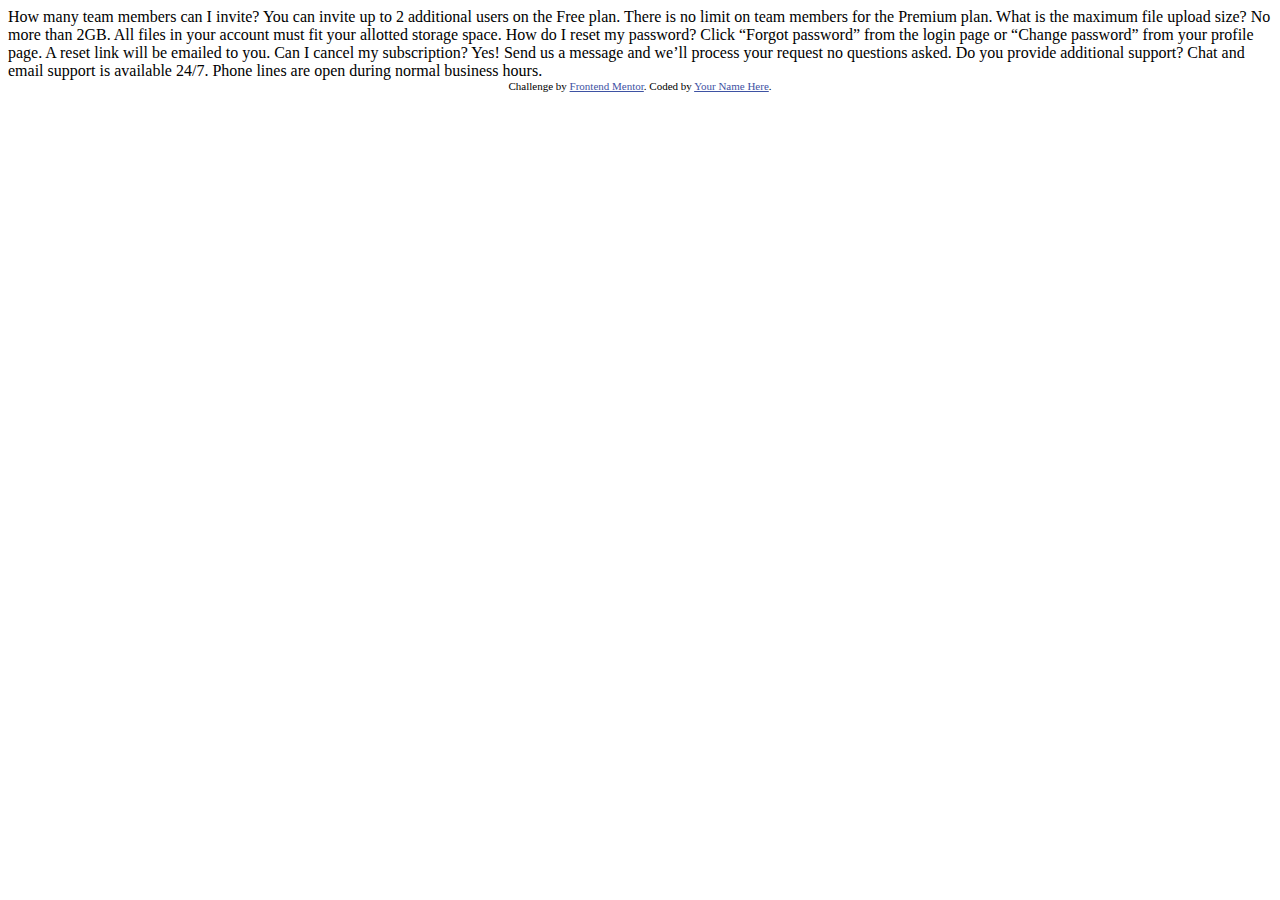
==== index.html @ fed30d39 "Add files" ====
<!DOCTYPE html>
<html lang="en">
<head>
  <meta charset="UTF-8">
  <meta name="viewport" content="width=device-width, initial-scale=1.0"> <!-- displays site properly based on user's device -->

  <link rel="icon" type="image/png" sizes="32x32" href="./images/favicon-32x32.png">
  
  <title>Frontend Mentor | FAQ Accordion Card</title>

  <!-- Feel free to remove these styles or customise in your own stylesheet 👍 -->
  <style>
    .attribution { font-size: 11px; text-align: center; }
    .attribution a { color: hsl(228, 45%, 44%); }
  </style>
</head>
<body>
  How many team members can I invite?
  You can invite up to 2 additional users on the Free plan. There is no limit on 
  team members for the Premium plan.

  What is the maximum file upload size?
  No more than 2GB. All files in your account must fit your allotted storage space.

  How do I reset my password?
  Click “Forgot password” from the login page or “Change password” from your profile page.
  A reset link will be emailed to you.

  Can I cancel my subscription?
  Yes! Send us a message and we’ll process your request no questions asked.

  Do you provide additional support?
  Chat and email support is available 24/7. Phone lines are open during normal business hours.

  <div class="attribution">
    Challenge by <a href="https://www.frontendmentor.io?ref=challenge" target="_blank">Frontend Mentor</a>. 
    Coded by <a href="#">Your Name Here</a>.
  </div>
</body>
</html>
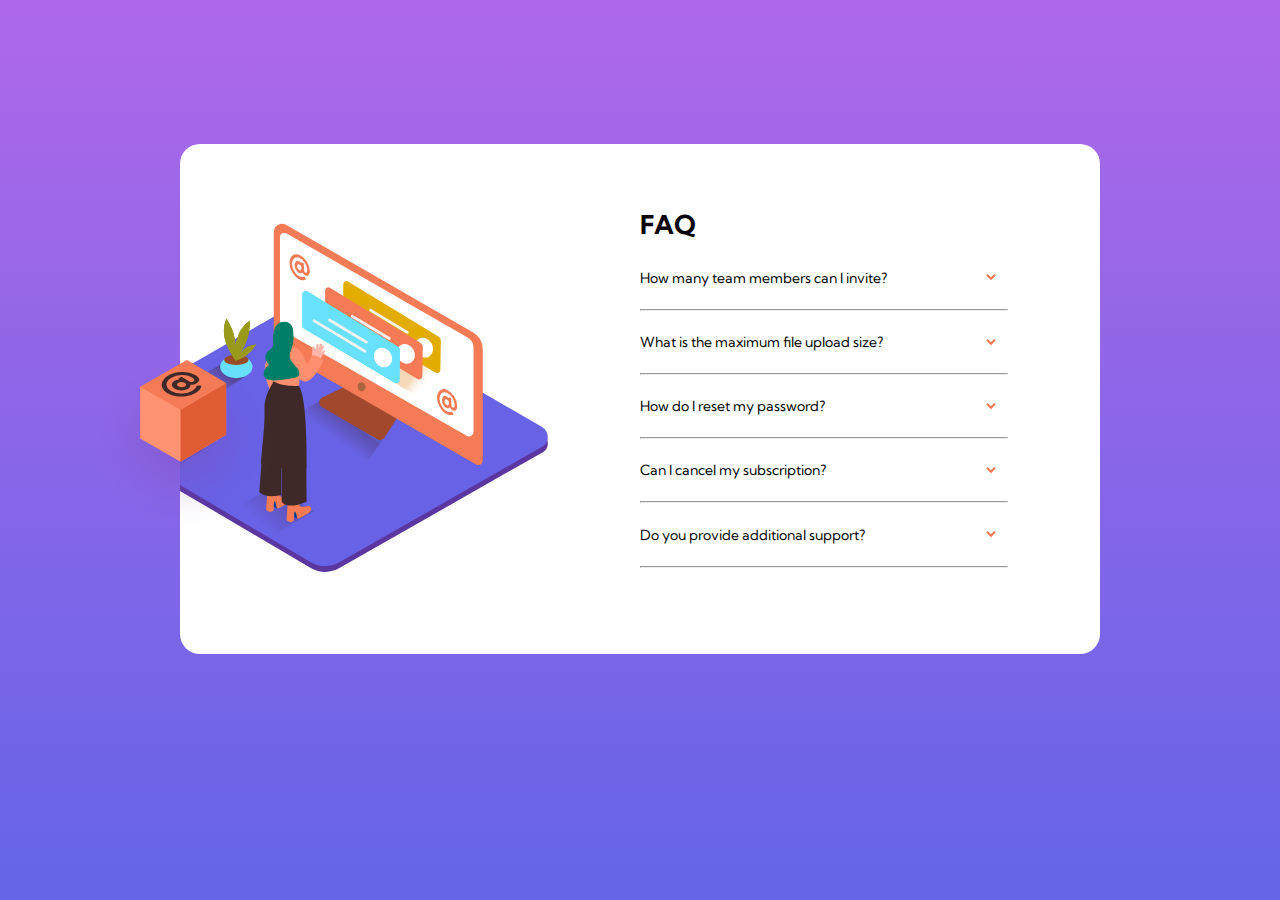
==== commit 8bc4cbbc: "Add modifyte" ====
--- a/index.html
+++ b/index.html
@@ -8,33 +8,68 @@
   
   <title>Frontend Mentor | FAQ Accordion Card</title>
 
-  <!-- Feel free to remove these styles or customise in your own stylesheet 👍 -->
-  <style>
-    .attribution { font-size: 11px; text-align: center; }
-    .attribution a { color: hsl(228, 45%, 44%); }
-  </style>
+  <link rel="stylesheet" href="./style.css">
 </head>
 <body>
-  How many team members can I invite?
-  You can invite up to 2 additional users on the Free plan. There is no limit on 
-  team members for the Premium plan.
-
-  What is the maximum file upload size?
-  No more than 2GB. All files in your account must fit your allotted storage space.
-
-  How do I reset my password?
-  Click “Forgot password” from the login page or “Change password” from your profile page.
-  A reset link will be emailed to you.
-
-  Can I cancel my subscription?
-  Yes! Send us a message and we’ll process your request no questions asked.
-
-  Do you provide additional support?
-  Chat and email support is available 24/7. Phone lines are open during normal business hours.
-
-  <div class="attribution">
-    Challenge by <a href="https://www.frontendmentor.io?ref=challenge" target="_blank">Frontend Mentor</a>. 
-    Coded by <a href="#">Your Name Here</a>.
-  </div>
+  <main>
+    <!---->
+    <div class="flex-center accordion-card">
+      <!---->
+      <div class="accordion-card__picture">
+        <div class="accordion-card__image-container">
+          <img class="accordion-card__image" src="./images/illustration-woman-online-desktop.svg" alt="ilustration">
+        </div>
+        <img class="accordion-card__image-box" src="./images/illustration-box-desktop.svg" alt="box-ilustration">
+      </div>
+      <!---->
+      <section class="flex-center-column accordion-card__info">
+        <h1 class="accordion-card__tittle">FAQ</h1>
+        <!---->
+        <ul class="flex-center-column list-questions">
+          <li class="list-questions__item">
+            <div class="flex-center tittle-question">
+              <h2 class="tittle-question__tittle">How many team members can I invite?</h2>
+              <img class="tittle-question__picture" src="./images/icon-arrow-down.svg" alt="arrow-picture">
+            </div>
+            <p class="list-questions__text" hidden="true">You can invite up to 2 additional users on the Free plan. There is no limit on team members for the Premium plan.</p>
+            <hr class="list-questions__separator">
+          </li>
+          <li class="list-questions__item">
+            <div class="flex-center tittle-question">
+              <h2 class="tittle-question__tittle">What is the maximum file upload size?</h2>
+              <img class="tittle-question__picture" src="./images/icon-arrow-down.svg" alt="arrow-picture">
+            </div>
+            <p class="list-questions__text" hidden="true">No more than 2GB. All files in your account must fit your allotted storage space.</p>
+            <hr class="list-questions__separator">
+          </li>
+          <li class="list-questions__item">
+            <div class="flex-center tittle-question">
+              <h2 class="tittle-question__tittle">How do I reset my password?</h2>
+              <img class="tittle-question__picture" src="./images/icon-arrow-down.svg" alt="arrow-picture">
+            </div>
+            <p class="list-questions__text" hidden="true">Click “Forgot password” from the login page or “Change password” from your profile page. A reset link will be emailed to you.</p>
+            <hr class="list-questions__separator">
+          </li>
+          <li class="list-questions__item">
+            <div class="flex-center tittle-question">
+              <h2 class="tittle-question__tittle">Can I cancel my subscription?</h2>
+              <img class="tittle-question__picture" src="./images/icon-arrow-down.svg" alt="arrow-picture">
+            </div>
+            <p class="list-questions__text" hidden="true">Yes! Send us a message and we’ll process your request no questions asked.</p>
+            <hr class="list-questions__separator">
+          </li>
+          <li class="list-questions__item">
+            <div class="flex-center tittle-question">
+              <h2 class="tittle-question__tittle">Do you provide additional support?</h2>
+              <img class="tittle-question__picture" src="./images/icon-arrow-down.svg" alt="arrow-picture">
+            </div>
+            <p class="list-questions__text" hidden="true">Chat and email support is available 24/7. Phone lines are open during normal business hours.</p>
+            <hr class="list-questions__separator">
+          </li>
+        </ul>
+      </section>
+    </div>
+  </main>
+  <script src="./script.js"></script>
 </body>
 </html>--- a/style.css
+++ b/style.css
@@ -0,0 +1,150 @@
+/**/
+@import url('https://fonts.googleapis.com/css2?family=Kumbh+Sans&display=swap');
+/**/
+:root{
+/**/
+}
+*,
+*::before,
+*::after{
+    margin: 0px;
+    padding: 0px;
+    box-sizing: border-box;
+}
+/**/
+.flex-center{
+    display: flex;
+    justify-content: center;
+    align-items: center;
+}
+.flex-center-column{
+    display: flex;
+    flex-direction: column;
+    justify-content: center;
+    align-items: center;
+}
+/**/
+body{
+    background: linear-gradient(hsl(273, 75%, 66%), hsl(240, 73%, 65%));
+    width: 100vw;
+    height: 100vh;
+    padding: 16vh;
+    font-size: 12px;
+    font-family: 'Kumbh Sans', sans-serif;
+}
+/**/
+.accordion-card{
+    /*flex-center*/
+    background-color: #ffffff;
+    max-width: 920px;
+    min-width: 680px;
+    height: 510px;
+    margin: auto;
+    border-radius: 20px;
+}
+    /**/
+    .accordion-card__picture{
+        position: relative;
+        flex-basis: 50%;
+        height: 100%;
+        
+        flex-grow: 1;
+        flex-shrink: 0;
+
+        display: flex;
+        flex-direction: column;
+        justify-content: center;
+    }
+    .accordion-card__image-container{
+        position: relative;
+        width: 100%;
+        display: inline-block;
+        overflow: hidden;
+        /*background-image: url("./images/bg-pattern-desktop.svg");
+        background-repeat: no-repeat;
+        background-size: 110%;
+        overflow: hidden;*/
+        /*transform: scale(1.2);
+        left: 10%;*/
+    }
+    .accordion-card__image{
+        position: relative;
+        right: 20%;
+        width: 100%;
+    }
+    .accordion-card__image-box{
+        position: absolute;
+        width: 40%;
+        top: 42%;
+        right: 79.4%;
+    }
+    /**/
+    .accordion-card__info{
+        align-items: flex-start;
+        
+        flex-basis: 50%;
+        flex-shrink: 2;
+        flex-grow: 0;
+        
+        height: 100%;
+        /*flex-center-column*/
+        padding: 10% 0;
+    }
+    /**/
+    .accordion-card__tittle{
+        font-weight: 700;
+        font-size: 26px;
+        margin-bottom: 6%;
+        align-self: flex-start;
+    }
+        /**/
+        .list-questions{
+            /*flex-center-column*/
+            align-items: flex-start;
+            list-style: none;
+            width: 80%;
+            height: 100%;
+        }
+        .list-questions__item{
+            width: 100%;
+            flex-shrink: 0 0 auto;
+            flex-basis: 20%;
+        }
+        .list-questions__item:nth-child(1){
+            flex-shrink: 0 0 auto;
+            flex-basis: 40%;
+        }
+        /**/
+        .tittle-question{
+            /*flex-center*/
+            width: 100%;
+            justify-content: flex-start;
+        }
+        .tittle-question__tittle{
+            font-size: 14px;
+            font-weight: 400;
+            flex-basis: 94%;
+        }
+        .tittle-question__picture{
+            
+        }
+        .list-questions__text{
+            margin-top: 5%;
+            
+            transition-delay: 0.4s;
+            transition-duration: 0.5s;
+        }
+        .list-questions__separator{
+            color:hsl(240, 5%, 91%);
+            margin-top: 6%;
+            margin-bottom: 6%;
+        }
+
+.list-questions__item:hover .list-questions__text{
+    transition-duration: 0.5s;
+    display: flex;
+}
+.list-questions__item:hover .tittle-question__picture{
+    transform: rotate(180deg);
+}
+
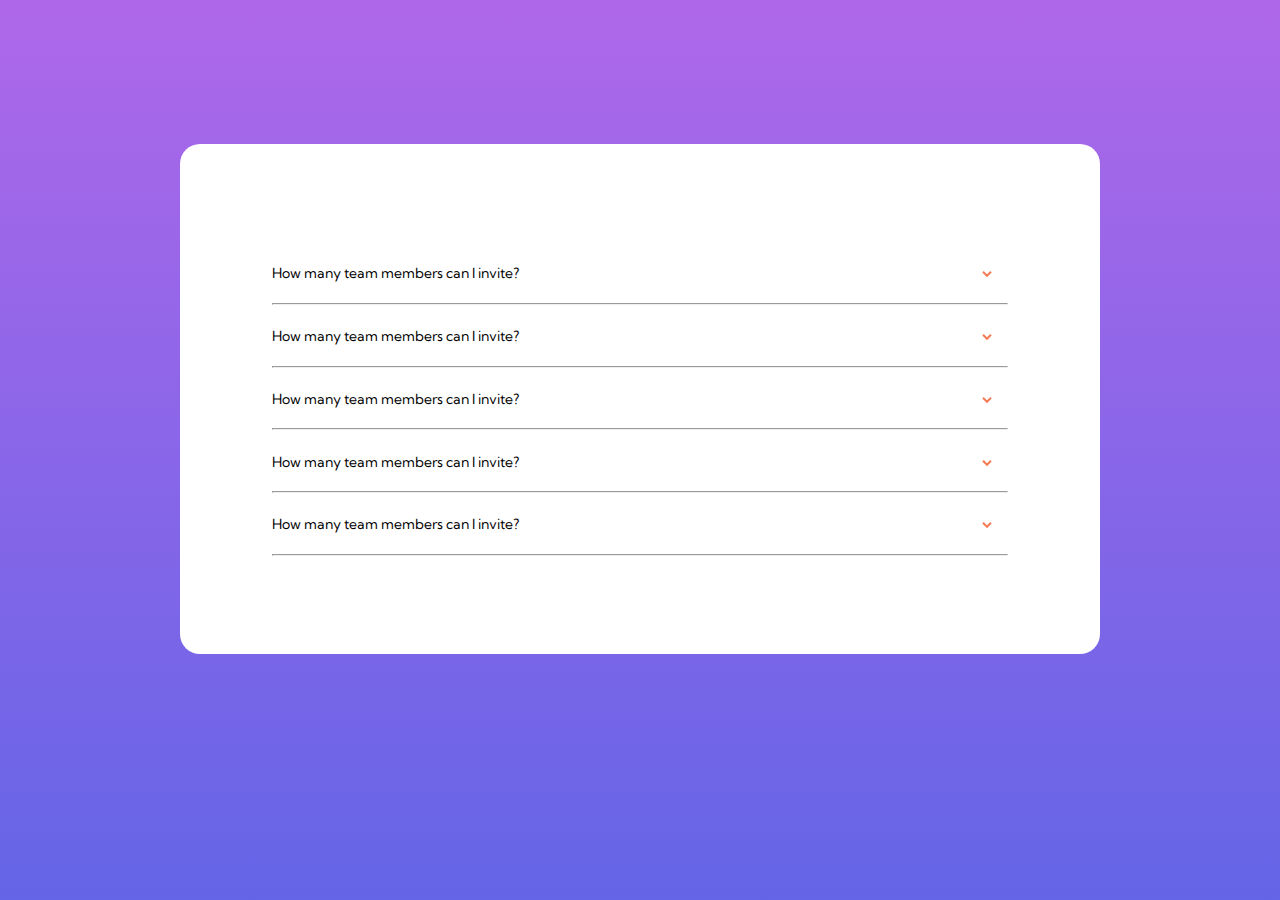
==== commit 690c81b1: "Add modified block files" ====
--- a/index.html
+++ b/index.html
@@ -8,68 +8,58 @@
   
   <title>Frontend Mentor | FAQ Accordion Card</title>
 
-  <link rel="stylesheet" href="./style.css">
+  <link rel="stylesheet" href="./css/style.css">
+  <link rel="stylesheet" href="./css/animation.css">
 </head>
 <body>
   <main>
     <!---->
     <div class="flex-center accordion-card">
       <!---->
-      <div class="accordion-card__picture">
-        <div class="accordion-card__image-container">
-          <img class="accordion-card__image" src="./images/illustration-woman-online-desktop.svg" alt="ilustration">
-        </div>
-        <img class="accordion-card__image-box" src="./images/illustration-box-desktop.svg" alt="box-ilustration">
-      </div>
-      <!---->
-      <section class="flex-center-column accordion-card__info">
-        <h1 class="accordion-card__tittle">FAQ</h1>
-        <!---->
-        <ul class="flex-center-column list-questions">
-          <li class="list-questions__item">
-            <div class="flex-center tittle-question">
-              <h2 class="tittle-question__tittle">How many team members can I invite?</h2>
-              <img class="tittle-question__picture" src="./images/icon-arrow-down.svg" alt="arrow-picture">
-            </div>
-            <p class="list-questions__text" hidden="true">You can invite up to 2 additional users on the Free plan. There is no limit on team members for the Premium plan.</p>
-            <hr class="list-questions__separator">
-          </li>
-          <li class="list-questions__item">
-            <div class="flex-center tittle-question">
-              <h2 class="tittle-question__tittle">What is the maximum file upload size?</h2>
-              <img class="tittle-question__picture" src="./images/icon-arrow-down.svg" alt="arrow-picture">
-            </div>
-            <p class="list-questions__text" hidden="true">No more than 2GB. All files in your account must fit your allotted storage space.</p>
-            <hr class="list-questions__separator">
-          </li>
-          <li class="list-questions__item">
-            <div class="flex-center tittle-question">
-              <h2 class="tittle-question__tittle">How do I reset my password?</h2>
-              <img class="tittle-question__picture" src="./images/icon-arrow-down.svg" alt="arrow-picture">
-            </div>
-            <p class="list-questions__text" hidden="true">Click “Forgot password” from the login page or “Change password” from your profile page. A reset link will be emailed to you.</p>
-            <hr class="list-questions__separator">
-          </li>
-          <li class="list-questions__item">
-            <div class="flex-center tittle-question">
-              <h2 class="tittle-question__tittle">Can I cancel my subscription?</h2>
-              <img class="tittle-question__picture" src="./images/icon-arrow-down.svg" alt="arrow-picture">
-            </div>
-            <p class="list-questions__text" hidden="true">Yes! Send us a message and we’ll process your request no questions asked.</p>
-            <hr class="list-questions__separator">
-          </li>
-          <li class="list-questions__item">
-            <div class="flex-center tittle-question">
-              <h2 class="tittle-question__tittle">Do you provide additional support?</h2>
-              <img class="tittle-question__picture" src="./images/icon-arrow-down.svg" alt="arrow-picture">
-            </div>
-            <p class="list-questions__text" hidden="true">Chat and email support is available 24/7. Phone lines are open during normal business hours.</p>
-            <hr class="list-questions__separator">
-          </li>
-        </ul>
-      </section>
+      <ul class="flex-center-column list-questions">
+        <li class="flex-center list-questions__item">
+          <div class="tittle-question">
+            <h2 class="tittle-question__tittle">How many team members can I invite?</h2>
+            <img class="tittle-question__picture" src="./images/icon-arrow-down.svg" alt="arrow-picture">
+          </div>
+          <p class="list-questions__text" hidden="true">You can invite up to 2 additional users on the Free plan. There is no limit on team members for the Premium plan.</p>
+          <hr class="list-questions__separator">
+        </li>
+        <li class="flex-center list-questions__item">
+          <div class="tittle-question">
+            <h2 class="tittle-question__tittle">How many team members can I invite?</h2>
+            <img class="tittle-question__picture" src="./images/icon-arrow-down.svg" alt="arrow-picture">
+          </div>
+          <p class="list-questions__text" hidden="true">You can invite up to 2 additional users on the Free plan. There is no limit on team members for the Premium plan.</p>
+          <hr class="list-questions__separator">
+        </li>
+        <li class="flex-center list-questions__item">
+          <div class="tittle-question">
+            <h2 class="tittle-question__tittle">How many team members can I invite?</h2>
+            <img class="tittle-question__picture" src="./images/icon-arrow-down.svg" alt="arrow-picture">
+          </div>
+          <p class="list-questions__text" hidden="true">You can invite up to 2 additional users on the Free plan. There is no limit on team members for the Premium plan.</p>
+          <hr class="list-questions__separator">
+        </li>
+        <li class="flex-center list-questions__item">
+          <div class="tittle-question">
+            <h2 class="tittle-question__tittle">How many team members can I invite?</h2>
+            <img class="tittle-question__picture" src="./images/icon-arrow-down.svg" alt="arrow-picture">
+          </div>
+          <p class="list-questions__text" hidden="true">You can invite up to 2 additional users on the Free plan. There is no limit on team members for the Premium plan.</p>
+          <hr class="list-questions__separator">
+        </li>
+        <li class="flex-center list-questions__item">
+          <div class="tittle-question">
+            <h2 class="tittle-question__tittle">How many team members can I invite?</h2>
+            <img class="tittle-question__picture" src="./images/icon-arrow-down.svg" alt="arrow-picture">
+          </div>
+          <p class="list-questions__text" hidden="true">You can invite up to 2 additional users on the Free plan. There is no limit on team members for the Premium plan.</p>
+          <hr class="list-questions__separator">
+        </li>
+      </ul>
     </div>
   </main>
-  <script src="./script.js"></script>
+  <script src="./js/script.js"></script>
 </body>
 </html>--- a/css/style.css
+++ b/css/style.css
@@ -0,0 +1,84 @@
+/**/
+@import url('https://fonts.googleapis.com/css2?family=Kumbh+Sans&display=swap');
+/**/
+:root{
+/**/
+}
+*,
+*::before,
+*::after{
+    margin: 0px;
+    padding: 0px;
+    box-sizing: border-box;
+}
+/**/
+.flex-center{
+    display: flex;
+    justify-content: center;
+    align-items: center;
+}
+.flex-center-column{
+    display: flex;
+    flex-direction: column;
+    justify-content: center;
+    align-items: center;
+}
+/**/
+body{
+    background: linear-gradient(hsl(273, 75%, 66%), hsl(240, 73%, 65%));
+    width: 100vw;
+    height: 100vh;
+    padding: 16vh;
+    font-size: 12px;
+    font-family: 'Kumbh Sans', sans-serif;
+}
+/**/
+.accordion-card{
+    /*flex-center*/
+    background-color: #ffffff;
+    max-width: 920px;
+    min-width: 680px;
+    height: 510px;
+    margin: auto;
+    border-radius: 20px;
+}
+        /**/
+        .list-questions{
+            position: relative;
+            flex-basis: 80%;
+            height: 80%;
+            /*flex-center-column*/
+            list-style: none;
+        }
+        .list-questions__item{
+            /*flex-center*/
+            flex-wrap: wrap;
+            width: 100%;
+            flex-basis: 10%;
+            margin-top: 3%;
+        }
+        /**/
+        .tittle-question{
+            align-self: flex-start;
+            display: block;
+            width: 100%;
+        }
+        .tittle-question__tittle{
+            display: inline-block;
+            font-size: 14px;
+            font-weight: 400;
+            flex-basis: 96%;
+            width: 96%;
+        }
+        .tittle-question__picture{
+        }
+        .list-questions__text{
+            width: 100%;
+            text-align: left;
+        }
+        .list-questions__separator{
+            display: block;
+            color:hsl(240, 5%, 91%);
+            width: 100%;
+            align-self: flex-end;
+        }
--- a/css/animation.css
+++ b/css/animation.css
@@ -0,0 +1,24 @@
+.animationSizeItem{
+    animation: AnimSizeItem;
+    animation-duration: 1s;
+    animation-iteration-count: 1;
+    animation-direction: normal;
+    animation-fill-mode: forwards;
+}
+@keyframes AnimSizeItem{
+    100%{ 
+        flex: 0 0 100px;
+    }
+}
+.animationSizeItemInverse{
+    animation: AnimSizeItemInv;
+    animation-duration: 1s;
+    animation-iteration-count: 1;
+    animation-direction: normal;
+    animation-fill-mode: forwards;
+}
+@keyframes AnimSizeItemInv{
+    100%{ 
+        flex: 0 1 10%;
+    }
+}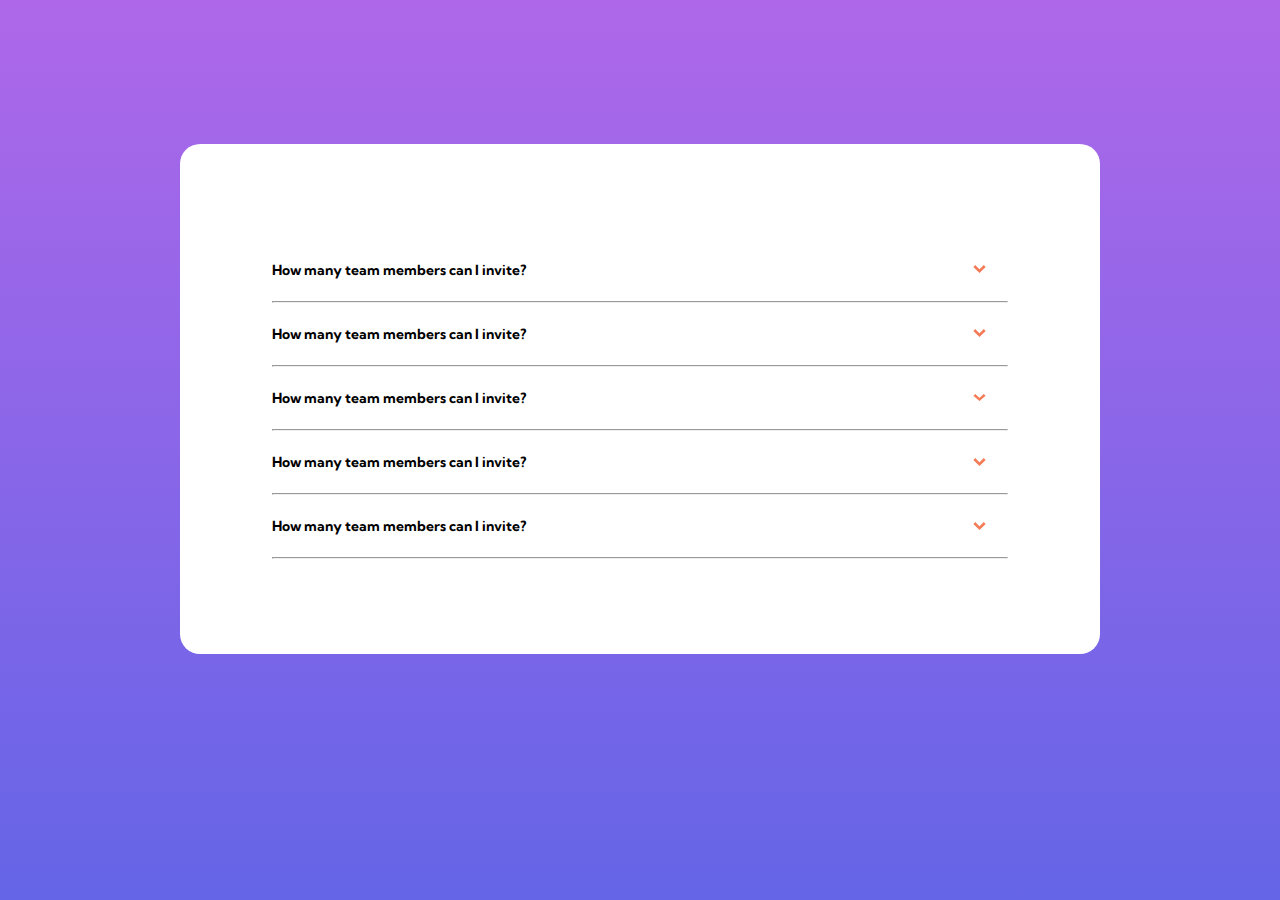
==== commit 974891cf: "Refactory code" ====
--- a/index.html
+++ b/index.html
@@ -18,44 +18,54 @@
       <!---->
       <ul class="flex-center-column list-questions">
         <li class="flex-center list-questions__item">
-          <div class="tittle-question">
-            <h2 class="tittle-question__tittle">How many team members can I invite?</h2>
-            <img class="tittle-question__picture" src="./images/icon-arrow-down.svg" alt="arrow-picture">
+          <div class="list-questions__question">
+            <h2 class="list-questions__tittle">How many team members can I invite?</h2>
+            <img class="list-questions__icon" src="./images/icon-arrow-down.svg" alt="arrow-picture">
           </div>
-          <p class="list-questions__text" hidden="true">You can invite up to 2 additional users on the Free plan. There is no limit on team members for the Premium plan.</p>
-          <hr class="list-questions__separator">
+          <div class="list-questions__container-text">
+            <p class="list-questions__text">You can invite up to 2 additional users on the Free plan. There is no limit on team members for the Premium plan.</p>
+          </div>
+          <hr class="list-questions__split">
         </li>
         <li class="flex-center list-questions__item">
-          <div class="tittle-question">
-            <h2 class="tittle-question__tittle">How many team members can I invite?</h2>
-            <img class="tittle-question__picture" src="./images/icon-arrow-down.svg" alt="arrow-picture">
+          <div class="list-questions__question">
+            <h2 class="list-questions__tittle">How many team members can I invite?</h2>
+            <img class="list-questions__icon" src="./images/icon-arrow-down.svg" alt="arrow-picture">
           </div>
-          <p class="list-questions__text" hidden="true">You can invite up to 2 additional users on the Free plan. There is no limit on team members for the Premium plan.</p>
-          <hr class="list-questions__separator">
+          <div class="list-questions__container-text">
+            <p class="list-questions__text">You can invite up to 2 additional users on the Free plan. There is no limit on team members for the Premium plan.</p>
+          </div>
+          <hr class="list-questions__split">
         </li>
         <li class="flex-center list-questions__item">
-          <div class="tittle-question">
-            <h2 class="tittle-question__tittle">How many team members can I invite?</h2>
-            <img class="tittle-question__picture" src="./images/icon-arrow-down.svg" alt="arrow-picture">
+          <div class="list-questions__question">
+            <h2 class="list-questions__tittle">How many team members can I invite?</h2>
+            <img class="list-questions__icon" src="./images/icon-arrow-down.svg" alt="arrow-picture">
           </div>
-          <p class="list-questions__text" hidden="true">You can invite up to 2 additional users on the Free plan. There is no limit on team members for the Premium plan.</p>
-          <hr class="list-questions__separator">
+          <div class="list-questions__container-text">
+            <p class="list-questions__text">You can invite up to 2 additional users on the Free plan. There is no limit on team members for the Premium plan.</p>
+          </div>
+          <hr class="list-questions__split">
         </li>
         <li class="flex-center list-questions__item">
-          <div class="tittle-question">
-            <h2 class="tittle-question__tittle">How many team members can I invite?</h2>
-            <img class="tittle-question__picture" src="./images/icon-arrow-down.svg" alt="arrow-picture">
+          <div class="list-questions__question">
+            <h2 class="list-questions__tittle">How many team members can I invite?</h2>
+            <img class="list-questions__icon" src="./images/icon-arrow-down.svg" alt="arrow-picture">
           </div>
-          <p class="list-questions__text" hidden="true">You can invite up to 2 additional users on the Free plan. There is no limit on team members for the Premium plan.</p>
-          <hr class="list-questions__separator">
+          <div class="list-questions__container-text">
+            <p class="list-questions__text">You can invite up to 2 additional users on the Free plan. There is no limit on team members for the Premium plan.</p>
+          </div>
+          <hr class="list-questions__split">
         </li>
         <li class="flex-center list-questions__item">
-          <div class="tittle-question">
-            <h2 class="tittle-question__tittle">How many team members can I invite?</h2>
-            <img class="tittle-question__picture" src="./images/icon-arrow-down.svg" alt="arrow-picture">
+          <div class="list-questions__question">
+            <h2 class="list-questions__tittle">How many team members can I invite?</h2>
+            <img class="list-questions__icon" src="./images/icon-arrow-down.svg" alt="arrow-picture">
           </div>
-          <p class="list-questions__text" hidden="true">You can invite up to 2 additional users on the Free plan. There is no limit on team members for the Premium plan.</p>
-          <hr class="list-questions__separator">
+          <div class="list-questions__container-text">
+            <p class="list-questions__text">You can invite up to 2 additional users on the Free plan. There is no limit on team members for the Premium plan.</p>
+          </div>
+          <hr class="list-questions__split">
         </li>
       </ul>
     </div>
--- a/css/style.css
+++ b/css/style.css
@@ -55,28 +55,52 @@
             flex-wrap: wrap;
             width: 100%;
             flex-basis: 10%;
-            margin-top: 3%;
         }
         /**/
-        .tittle-question{
+        .list-questions__question{
+            position: relative;
             align-self: flex-start;
-            display: block;
+            display: flex;
+            justify-content: center;
+            align-items: center;
             width: 100%;
+            padding: 3% 0;
+            padding-right: 3%;
         }
-        .tittle-question__tittle{
+        .list-questions__tittle{
             display: inline-block;
             font-size: 14px;
-            font-weight: 400;
-            flex-basis: 96%;
+            font-weight: 700;
+            flex-basis: 98.2%;
             width: 96%;
         }
-        .tittle-question__picture{
+        .list-questions__icon{
+            display: inline-block;
+            width: 1.8%;
+            height: 18%;
+            transition-duration: 0.35s;
+        }
+        .list-questions__icon--rotate{
+            transform: rotate(180deg);
+        }
+        .list-questions__container-text{
+            color: var(--light-grey);
+            width: 100%;
+            max-height: 0px;
+            overflow: hidden;
+            transition-duration: 0.35s;
+        }
+        /**/
+        .list-questions__container-text--show{
+            padding-bottom: 3%;
+            padding-right: 5%;
+            max-height: 100px;
         }
         .list-questions__text{
             width: 100%;
             text-align: left;
         }
-        .list-questions__separator{
+        .list-questions__split{
             display: block;
             color:hsl(240, 5%, 91%);
             width: 100%;
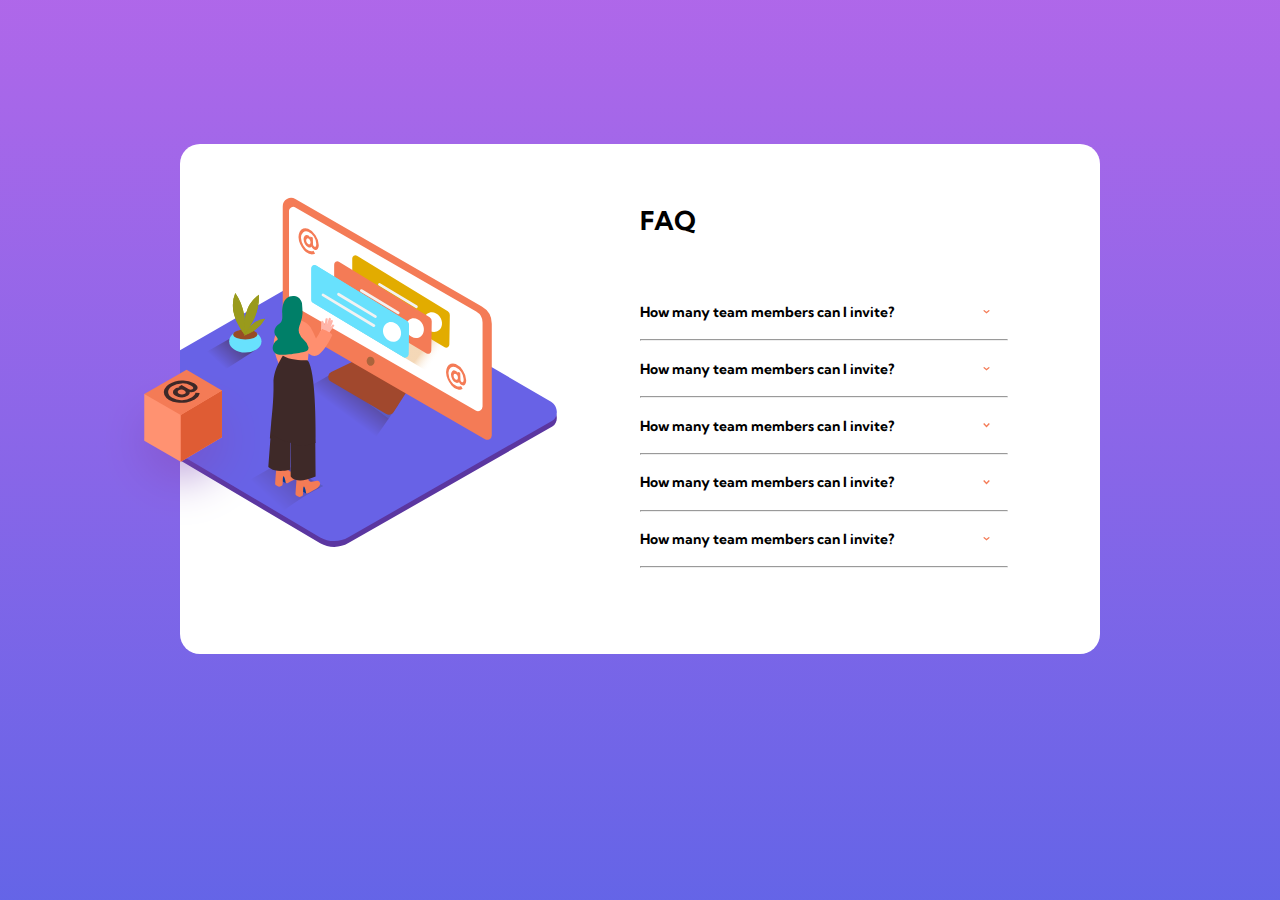
==== commit b624e4c3: "Build solution" ====
--- a/index.html
+++ b/index.html
@@ -9,65 +9,75 @@
   <title>Frontend Mentor | FAQ Accordion Card</title>
 
   <link rel="stylesheet" href="./css/style.css">
-  <link rel="stylesheet" href="./css/animation.css">
 </head>
 <body>
   <main>
     <!---->
     <div class="flex-center accordion-card">
       <!---->
-      <ul class="flex-center-column list-questions">
-        <li class="flex-center list-questions__item">
-          <div class="list-questions__question">
-            <h2 class="list-questions__tittle">How many team members can I invite?</h2>
-            <img class="list-questions__icon" src="./images/icon-arrow-down.svg" alt="arrow-picture">
-          </div>
-          <div class="list-questions__container-text">
-            <p class="list-questions__text">You can invite up to 2 additional users on the Free plan. There is no limit on team members for the Premium plan.</p>
-          </div>
-          <hr class="list-questions__split">
-        </li>
-        <li class="flex-center list-questions__item">
-          <div class="list-questions__question">
-            <h2 class="list-questions__tittle">How many team members can I invite?</h2>
-            <img class="list-questions__icon" src="./images/icon-arrow-down.svg" alt="arrow-picture">
-          </div>
-          <div class="list-questions__container-text">
-            <p class="list-questions__text">You can invite up to 2 additional users on the Free plan. There is no limit on team members for the Premium plan.</p>
-          </div>
-          <hr class="list-questions__split">
-        </li>
-        <li class="flex-center list-questions__item">
-          <div class="list-questions__question">
-            <h2 class="list-questions__tittle">How many team members can I invite?</h2>
-            <img class="list-questions__icon" src="./images/icon-arrow-down.svg" alt="arrow-picture">
-          </div>
-          <div class="list-questions__container-text">
-            <p class="list-questions__text">You can invite up to 2 additional users on the Free plan. There is no limit on team members for the Premium plan.</p>
-          </div>
-          <hr class="list-questions__split">
-        </li>
-        <li class="flex-center list-questions__item">
-          <div class="list-questions__question">
-            <h2 class="list-questions__tittle">How many team members can I invite?</h2>
-            <img class="list-questions__icon" src="./images/icon-arrow-down.svg" alt="arrow-picture">
-          </div>
-          <div class="list-questions__container-text">
-            <p class="list-questions__text">You can invite up to 2 additional users on the Free plan. There is no limit on team members for the Premium plan.</p>
-          </div>
-          <hr class="list-questions__split">
-        </li>
-        <li class="flex-center list-questions__item">
-          <div class="list-questions__question">
-            <h2 class="list-questions__tittle">How many team members can I invite?</h2>
-            <img class="list-questions__icon" src="./images/icon-arrow-down.svg" alt="arrow-picture">
-          </div>
-          <div class="list-questions__container-text">
-            <p class="list-questions__text">You can invite up to 2 additional users on the Free plan. There is no limit on team members for the Premium plan.</p>
-          </div>
-          <hr class="list-questions__split">
-        </li>
-      </ul>
+      <div class="accordion-card__picture">
+        <div class="accordion-card__image-container">
+          <img class="accordion-card__image" src="./images/illustration-woman-online-desktop.svg" alt="ilustration">
+        </div>
+        <img class="accordion-card__image-box" src="./images/illustration-box-desktop.svg" alt="box-ilustration">
+      </div>
+      <!---->
+      <section class="flex-center-column accordion-card__info">
+        <h1 class="accordion-card__tittle">FAQ</h1>
+        <!---->
+        <ul class="flex-center-column list-questions">
+          <li class="flex-center list-questions__item">
+            <div class="list-questions__question">
+              <h2 class="list-questions__tittle">How many team members can I invite?</h2>
+              <img class="list-questions__icon" src="./images/icon-arrow-down.svg" alt="arrow-picture">
+            </div>
+            <div class="list-questions__container-text">
+              <p class="list-questions__text">You can invite up to 2 additional users on the Free plan. There is no limit on team members for the Premium plan.</p>
+            </div>
+            <hr class="list-questions__split">
+          </li>
+          <li class="flex-center list-questions__item">
+            <div class="list-questions__question">
+              <h2 class="list-questions__tittle">How many team members can I invite?</h2>
+              <img class="list-questions__icon" src="./images/icon-arrow-down.svg" alt="arrow-picture">
+            </div>
+            <div class="list-questions__container-text">
+              <p class="list-questions__text">You can invite up to 2 additional users on the Free plan. There is no limit on team members for the Premium plan.</p>
+            </div>
+            <hr class="list-questions__split">
+          </li>
+          <li class="flex-center list-questions__item">
+            <div class="list-questions__question">
+              <h2 class="list-questions__tittle">How many team members can I invite?</h2>
+              <img class="list-questions__icon" src="./images/icon-arrow-down.svg" alt="arrow-picture">
+            </div>
+            <div class="list-questions__container-text">
+              <p class="list-questions__text">You can invite up to 2 additional users on the Free plan. There is no limit on team members for the Premium plan.</p>
+            </div>
+            <hr class="list-questions__split">
+          </li>
+          <li class="flex-center list-questions__item">
+            <div class="list-questions__question">
+              <h2 class="list-questions__tittle">How many team members can I invite?</h2>
+              <img class="list-questions__icon" src="./images/icon-arrow-down.svg" alt="arrow-picture">
+            </div>
+            <div class="list-questions__container-text">
+              <p class="list-questions__text">You can invite up to 2 additional users on the Free plan. There is no limit on team members for the Premium plan.</p>
+            </div>
+            <hr class="list-questions__split">
+          </li>
+          <li class="flex-center list-questions__item">
+            <div class="list-questions__question">
+              <h2 class="list-questions__tittle">How many team members can I invite?</h2>
+              <img class="list-questions__icon" src="./images/icon-arrow-down.svg" alt="arrow-picture">
+            </div>
+            <div class="list-questions__container-text">
+              <p class="list-questions__text">You can invite up to 2 additional users on the Free plan. There is no limit on team members for the Premium plan.</p>
+            </div>
+            <hr class="list-questions__split">
+          </li>
+        </ul>
+      </section>
     </div>
   </main>
   <script src="./js/script.js"></script>
--- a/css/style.css
+++ b/css/style.css
@@ -35,13 +35,71 @@
 /**/
 .accordion-card{
     /*flex-center*/
-    background-color: #ffffff;
+    position: relative;
+    background-color: #ffffff; /*La imagen cambia de tamaño en relacion a el tamaño del 
+                                    componente(100%) y no, a la seccion de la imagen (50%)*/
     max-width: 920px;
     min-width: 680px;
     height: 510px;
     margin: auto;
     border-radius: 20px;
 }
+    /**/
+    .accordion-card__picture{
+        position: relative;
+        flex-basis: 50%;
+        height: 100%;
+        
+        flex-grow: 1;
+        flex-shrink: 0;
+
+        display: flex;
+        flex-direction: column;
+        justify-content: center;
+
+        background-image: url("./images/bg-pattern-desktop.svg");
+        background-size: 200%;
+        background-repeat: no-repeat;
+        background-position: 118% 70%;
+    }
+    .accordion-card__image-container{
+        position: relative;
+        width: 100%;
+        display: inline-block;
+        overflow: hidden;
+        top: -5%;
+    }
+    .accordion-card__image{
+        position: relative;
+        right: 18%;
+        width: 100%;
+    }
+    .accordion-card__image-box{
+        position: absolute;
+        width: 36%;
+        top: 44%;
+        right: 81.4%;
+    }
+    /**/
+    .accordion-card__info{
+        align-items: flex-start;
+        
+        flex-basis: 50%;
+        flex-shrink: 2;
+        flex-grow: 0;
+        
+        height: 100%;
+        /*flex-center-column*/
+        padding: 5% 0;
+        padding-right: 10%;
+    }
+    /**/
+    .accordion-card__tittle{
+        font-weight: 700;
+        font-size: 26px;
+        margin-bottom: 6%;
+        align-self: flex-start;
+    }
         /**/
         .list-questions{
             position: relative;
@@ -64,8 +122,8 @@
             justify-content: center;
             align-items: center;
             width: 100%;
-            padding: 3% 0;
-            padding-right: 3%;
+            padding: 5% 0;
+            padding-right: 5%;
         }
         .list-questions__tittle{
             display: inline-block;
@@ -80,6 +138,7 @@
             height: 18%;
             transition-duration: 0.35s;
         }
+        /**/
         .list-questions__icon--rotate{
             transform: rotate(180deg);
         }
@@ -92,7 +151,7 @@
         }
         /**/
         .list-questions__container-text--show{
-            padding-bottom: 3%;
+            padding-bottom: 5%;
             padding-right: 5%;
             max-height: 100px;
         }
@@ -105,4 +164,4 @@
             color:hsl(240, 5%, 91%);
             width: 100%;
             align-self: flex-end;
-        }
+        }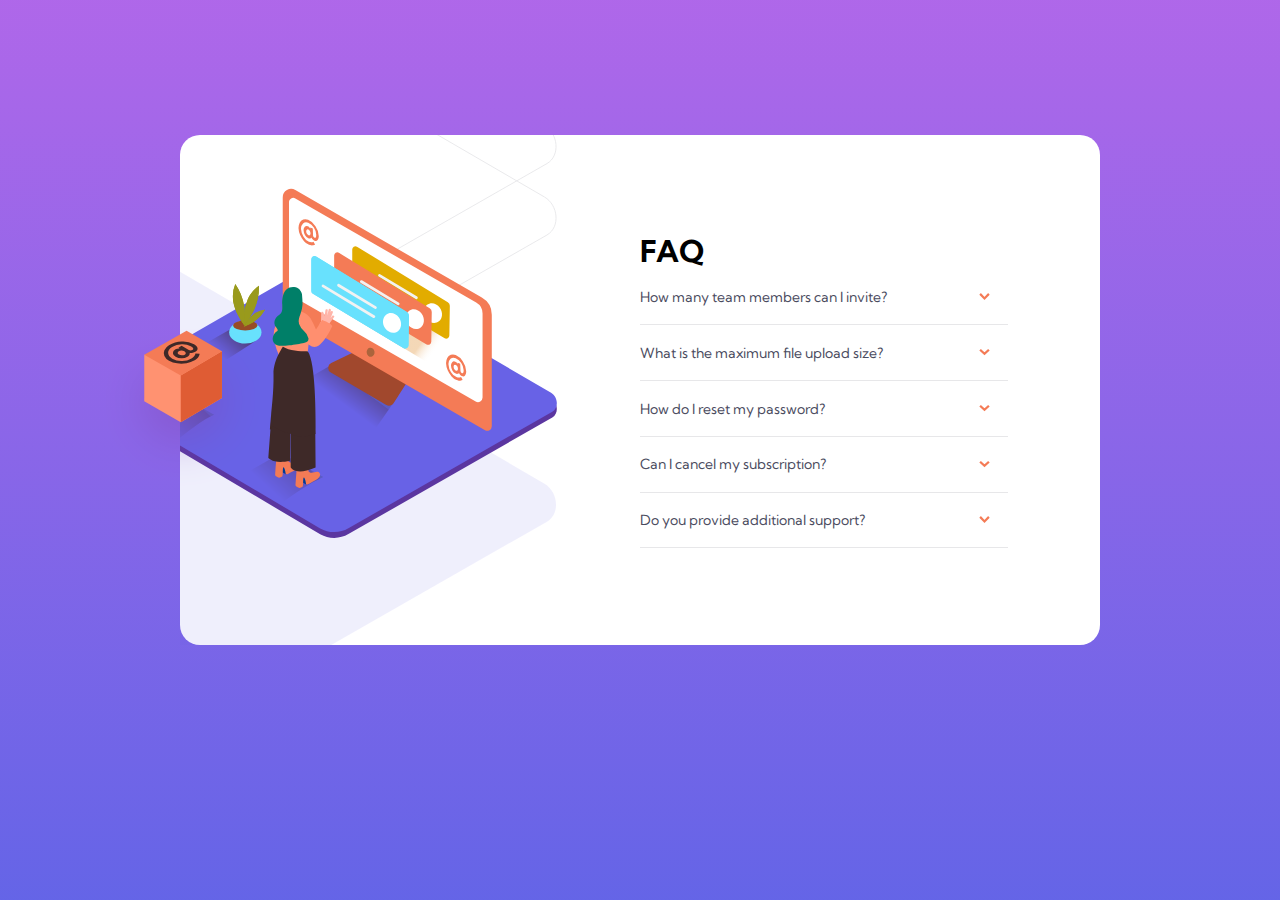
==== commit 7f9e905c: "Save changes" ====
--- a/index.html
+++ b/index.html
@@ -11,7 +11,7 @@
   <link rel="stylesheet" href="./css/style.css">
 </head>
 <body>
-  <main>
+  <main class="flex-center page-main">
     <!---->
     <div class="flex-center accordion-card">
       <!---->
@@ -38,41 +38,42 @@
           </li>
           <li class="flex-center list-questions__item">
             <div class="list-questions__question">
-              <h2 class="list-questions__tittle">How many team members can I invite?</h2>
+              <h2 class="list-questions__tittle">What is the maximum file upload size?</h2>
               <img class="list-questions__icon" src="./images/icon-arrow-down.svg" alt="arrow-picture">
             </div>
             <div class="list-questions__container-text">
-              <p class="list-questions__text">You can invite up to 2 additional users on the Free plan. There is no limit on team members for the Premium plan.</p>
+              <p class="list-questions__text">No more than 2GB. All files in your account must fit your allotted storage space.</p>
             </div>
             <hr class="list-questions__split">
           </li>
           <li class="flex-center list-questions__item">
             <div class="list-questions__question">
-              <h2 class="list-questions__tittle">How many team members can I invite?</h2>
+              <h2 class="list-questions__tittle">How do I reset my password?</h2>
               <img class="list-questions__icon" src="./images/icon-arrow-down.svg" alt="arrow-picture">
             </div>
             <div class="list-questions__container-text">
-              <p class="list-questions__text">You can invite up to 2 additional users on the Free plan. There is no limit on team members for the Premium plan.</p>
+              <p class="list-questions__text">Click “Forgot password” from the login page or “Change password” from your profile page.
+                A reset link will be emailed to you.</p>
             </div>
             <hr class="list-questions__split">
           </li>
           <li class="flex-center list-questions__item">
             <div class="list-questions__question">
-              <h2 class="list-questions__tittle">How many team members can I invite?</h2>
+              <h2 class="list-questions__tittle">Can I cancel my subscription?</h2>
               <img class="list-questions__icon" src="./images/icon-arrow-down.svg" alt="arrow-picture">
             </div>
             <div class="list-questions__container-text">
-              <p class="list-questions__text">You can invite up to 2 additional users on the Free plan. There is no limit on team members for the Premium plan.</p>
+              <p class="list-questions__text">Yes! Send us a message and we’ll process your request no questions asked.</p>
             </div>
             <hr class="list-questions__split">
           </li>
           <li class="flex-center list-questions__item">
             <div class="list-questions__question">
-              <h2 class="list-questions__tittle">How many team members can I invite?</h2>
+              <h2 class="list-questions__tittle">Do you provide additional support?</h2>
               <img class="list-questions__icon" src="./images/icon-arrow-down.svg" alt="arrow-picture">
             </div>
             <div class="list-questions__container-text">
-              <p class="list-questions__text">You can invite up to 2 additional users on the Free plan. There is no limit on team members for the Premium plan.</p>
+              <p class="list-questions__text">Chat and email support is available 24/7. Phone lines are open during normal business hours.</p>
             </div>
             <hr class="list-questions__split">
           </li>
--- a/css/style.css
+++ b/css/style.css
@@ -1,5 +1,5 @@
 /**/
-@import url('https://fonts.googleapis.com/css2?family=Kumbh+Sans&display=swap');
+@import url('https://fonts.googleapis.com/css2?family=Kumbh+Sans:wght@400;700&display=swap');
 /**/
 :root{
 /**/
@@ -26,11 +26,14 @@
 /**/
 body{
     background: linear-gradient(hsl(273, 75%, 66%), hsl(240, 73%, 65%));
-    width: 100vw;
-    height: 100vh;
-    padding: 16vh;
+    background-attachment: fixed;
     font-size: 12px;
     font-family: 'Kumbh Sans', sans-serif;
+}
+/**/
+.page-main{
+    position: relative;
+    margin-top: 15vh;
 }
 /**/
 .accordion-card{
@@ -39,7 +42,7 @@
     background-color: #ffffff; /*La imagen cambia de tamaño en relacion a el tamaño del 
                                     componente(100%) y no, a la seccion de la imagen (50%)*/
     max-width: 920px;
-    min-width: 680px;
+    min-width: 500px;
     height: 510px;
     margin: auto;
     border-radius: 20px;
@@ -47,17 +50,15 @@
     /**/
     .accordion-card__picture{
         position: relative;
-        flex-basis: 50%;
-        height: 100%;
-        
-        flex-grow: 1;
-        flex-shrink: 0;
 
         display: flex;
         flex-direction: column;
         justify-content: center;
 
-        background-image: url("./images/bg-pattern-desktop.svg");
+        flex-basis: 50%;
+        height: 100%;
+
+        background-image: url("/images/bg-pattern-desktop.svg");
         background-size: 200%;
         background-repeat: no-repeat;
         background-position: 118% 70%;
@@ -77,17 +78,13 @@
     .accordion-card__image-box{
         position: absolute;
         width: 36%;
-        top: 44%;
+        top: 38%;
         right: 81.4%;
     }
     /**/
     .accordion-card__info{
-        align-items: flex-start;
-        
         flex-basis: 50%;
-        flex-shrink: 2;
-        flex-grow: 0;
-        
+
         height: 100%;
         /*flex-center-column*/
         padding: 5% 0;
@@ -96,15 +93,12 @@
     /**/
     .accordion-card__tittle{
         font-weight: 700;
-        font-size: 26px;
-        margin-bottom: 6%;
+        font-size: 30px;
         align-self: flex-start;
     }
         /**/
         .list-questions{
             position: relative;
-            flex-basis: 80%;
-            height: 80%;
             /*flex-center-column*/
             list-style: none;
         }
@@ -127,15 +121,20 @@
         }
         .list-questions__tittle{
             display: inline-block;
+            color: hsl(237, 12%, 33%);
             font-size: 14px;
-            font-weight: 700;
+            font-weight: 400;
             flex-basis: 98.2%;
             width: 96%;
+            padding-right: 10%;
+        }
+        .list-questions__tittle:hover{
+            color: hsl(14, 88%, 65%);
         }
         .list-questions__icon{
             display: inline-block;
-            width: 1.8%;
-            height: 18%;
+            width: 3%;
+            height: 100%;
             transition-duration: 0.35s;
         }
         /**/
@@ -143,7 +142,7 @@
             transform: rotate(180deg);
         }
         .list-questions__container-text{
-            color: var(--light-grey);
+            color: hsl(240, 6%, 50%);
             width: 100%;
             max-height: 0px;
             overflow: hidden;
@@ -151,17 +150,76 @@
         }
         /**/
         .list-questions__container-text--show{
+            max-height: 100px;
             padding-bottom: 5%;
             padding-right: 5%;
-            max-height: 100px;
         }
         .list-questions__text{
             width: 100%;
             text-align: left;
         }
         .list-questions__split{
+            align-self: flex-end;
+
             display: block;
-            color:hsl(240, 5%, 91%);
-            width: 100%;
-            align-self: flex-end;
-        }+            width: 100%;
+            border: none;
+            border-bottom: 1px solid hsl(240, 5%, 91%);
+        }
+
+/**/
+@media screen and (max-width: 1000px) {
+    /**/
+    .accordion-card__picture{
+        flex-basis: 60%;
+    }
+    .accordion-card__info{
+        flex-basis: 40%;
+        padding-right: 5%;
+    }
+}
+/**/
+@media screen and (max-width: 700px) {
+    /**/
+    .accordion-card{
+        /*flex-center*/
+        flex-direction: column;
+        justify-content: flex-start;
+        align-items: flex-start;
+        margin: 0;
+
+        min-width: 0;
+        flex-basis: 90%;
+        height: 500px;
+    }
+        /**/
+        .accordion-card__picture{
+            width: 100%;
+            flex: 0 1 10%;
+
+            background-image: url("/images/bg-pattern-mobile.svg");
+            background-size: 80%;
+            background-repeat: no-repeat;
+            background-position: center top;
+        }
+        .accordion-card__image-container{
+            width: 80%;
+            top: -58%;
+            left: 10%;
+        }
+        .accordion-card__image{
+            right: 0;
+            src: url("/images/illustration-woman-online-mobile.svg");
+        }
+        .accordion-card__image-box{
+            top: -20%;
+            right: 58%;
+        }
+        .accordion-card__info{
+            justify-content: flex-start;
+
+            width: 100%;
+            flex: 0 1 90%;
+            padding: 0;
+        }
+}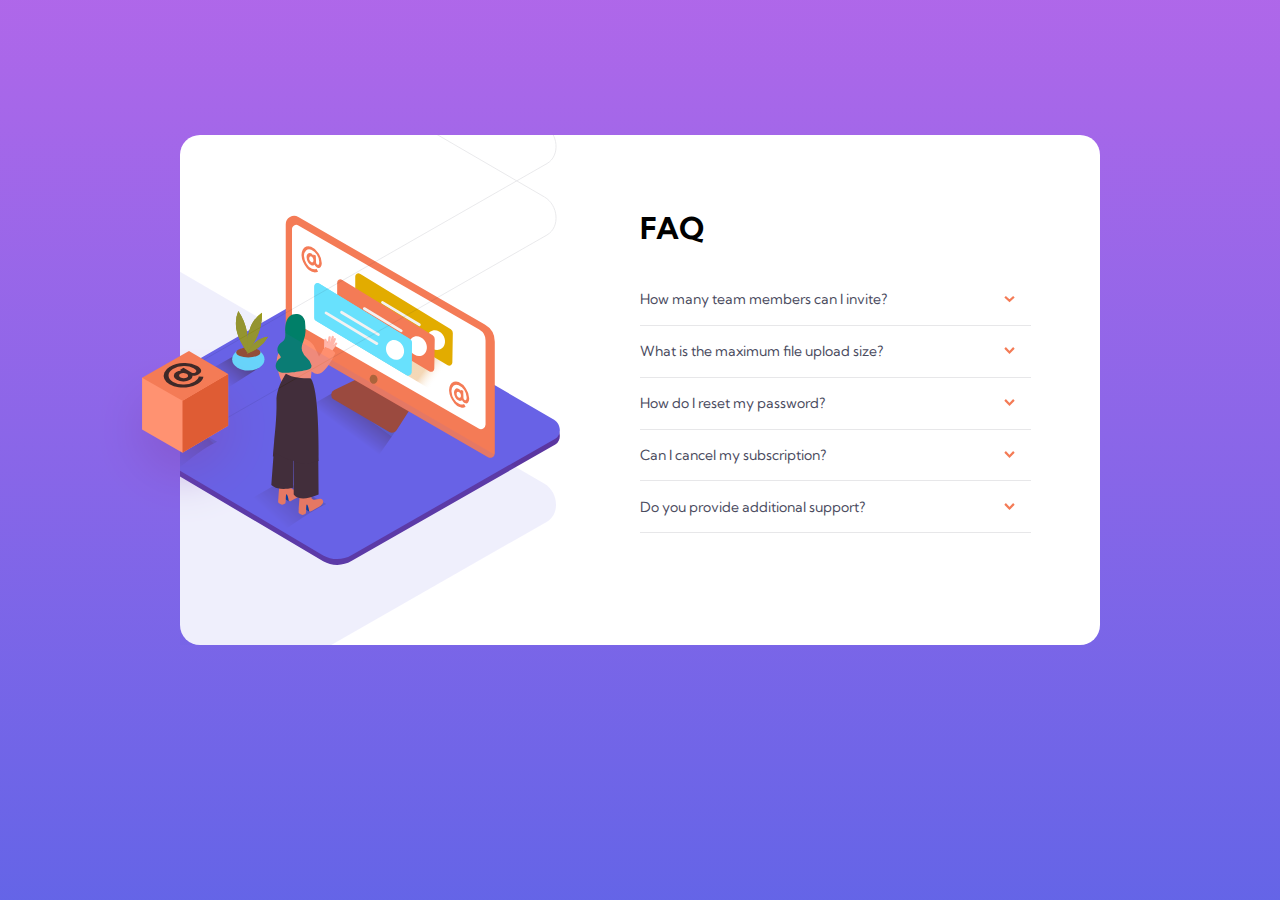
==== commit de4384f1: "Add solution" ====
--- a/index.html
+++ b/index.html
@@ -16,10 +16,8 @@
     <div class="flex-center accordion-card">
       <!---->
       <div class="accordion-card__picture">
-        <div class="accordion-card__image-container">
-          <img class="accordion-card__image" src="./images/illustration-woman-online-desktop.svg" alt="ilustration">
-        </div>
-        <img class="accordion-card__image-box" src="./images/illustration-box-desktop.svg" alt="box-ilustration">
+        <img class="accordion-card__image-desktop" src="/images/illustration-woman-online-mobile.svg" alt="desktop-ilustration">
+        <img class="accordion-card__image-box" src="/images/illustration-box-desktop.svg" alt="box-ilustration">
       </div>
       <!---->
       <section class="flex-center-column accordion-card__info">
@@ -27,7 +25,7 @@
         <!---->
         <ul class="flex-center-column list-questions">
           <li class="flex-center list-questions__item">
-            <div class="list-questions__question">
+            <div class="flex-center list-questions__question">
               <h2 class="list-questions__tittle">How many team members can I invite?</h2>
               <img class="list-questions__icon" src="./images/icon-arrow-down.svg" alt="arrow-picture">
             </div>
@@ -37,28 +35,28 @@
             <hr class="list-questions__split">
           </li>
           <li class="flex-center list-questions__item">
-            <div class="list-questions__question">
+            <div class="flex-center list-questions__question">
               <h2 class="list-questions__tittle">What is the maximum file upload size?</h2>
               <img class="list-questions__icon" src="./images/icon-arrow-down.svg" alt="arrow-picture">
             </div>
             <div class="list-questions__container-text">
-              <p class="list-questions__text">No more than 2GB. All files in your account must fit your allotted storage space.</p>
+              <p class="list-questions__text">No more than 2GB. All files in your account must fit your allotted storage space.              </p>
             </div>
             <hr class="list-questions__split">
           </li>
           <li class="flex-center list-questions__item">
-            <div class="list-questions__question">
+            <div class="flex-center list-questions__question">
               <h2 class="list-questions__tittle">How do I reset my password?</h2>
               <img class="list-questions__icon" src="./images/icon-arrow-down.svg" alt="arrow-picture">
             </div>
             <div class="list-questions__container-text">
               <p class="list-questions__text">Click “Forgot password” from the login page or “Change password” from your profile page.
-                A reset link will be emailed to you.</p>
+            A reset link will be emailed to you.</p>
             </div>
             <hr class="list-questions__split">
           </li>
           <li class="flex-center list-questions__item">
-            <div class="list-questions__question">
+            <div class="flex-center list-questions__question">
               <h2 class="list-questions__tittle">Can I cancel my subscription?</h2>
               <img class="list-questions__icon" src="./images/icon-arrow-down.svg" alt="arrow-picture">
             </div>
@@ -68,12 +66,12 @@
             <hr class="list-questions__split">
           </li>
           <li class="flex-center list-questions__item">
-            <div class="list-questions__question">
+            <div class="flex-center list-questions__question">
               <h2 class="list-questions__tittle">Do you provide additional support?</h2>
               <img class="list-questions__icon" src="./images/icon-arrow-down.svg" alt="arrow-picture">
             </div>
             <div class="list-questions__container-text">
-              <p class="list-questions__text">Chat and email support is available 24/7. Phone lines are open during normal business hours.</p>
+              <p class="list-questions__text">Chat and email support is available 24/7. Phone lines are open during normal business hours.              </p>
             </div>
             <hr class="list-questions__split">
           </li>
--- a/css/style.css
+++ b/css/style.css
@@ -32,100 +32,110 @@
 }
 /**/
 .page-main{
+    margin: 0 5%;
+    margin-top: 15vh;
+}
+/**/
+.accordion-card{
+    /*--flex-center*/
+    background-color: #ffffff;
+    /*--*/
     position: relative;
-    margin-top: 15vh;
-}
-/**/
-.accordion-card{
-    /*flex-center*/
-    position: relative;
-    background-color: #ffffff; /*La imagen cambia de tamaño en relacion a el tamaño del 
-                                    componente(100%) y no, a la seccion de la imagen (50%)*/
-    max-width: 920px;
-    min-width: 500px;
+    /*--*/
+    max-width: 920px; 
+    width: 920px;
+    min-width: 740px;
+    /*--*/
     height: 510px;
+    /*--*/
     margin: auto;
+    /*--*/
     border-radius: 20px;
 }
     /**/
     .accordion-card__picture{
+        /*--*/
         position: relative;
-
-        display: flex;
-        flex-direction: column;
-        justify-content: center;
-
+        /*--*/
         flex-basis: 50%;
         height: 100%;
-
-        background-image: url("/images/bg-pattern-desktop.svg");
-        background-size: 200%;
-        background-repeat: no-repeat;
-        background-position: 118% 70%;
-    }
-    .accordion-card__image-container{
-        position: relative;
-        width: 100%;
-        display: inline-block;
-        overflow: hidden;
-        top: -5%;
-    }
-    .accordion-card__image{
-        position: relative;
-        right: 18%;
-        width: 100%;
+        /*--*/
+        background-image: url("/images/bg-pattern-desktop.svg"), url("/images/illustration-woman-online-desktop.svg");
+        background-size: 200%, 100%;
+        background-repeat: no-repeat, no-repeat;
+        background-position: 118% 70%, -80px center;
+    }
+    .accordion-card__image-desktop{
+        display: none;
+        visibility: hidden;
     }
     .accordion-card__image-box{
+        /*--*/
         position: absolute;
-        width: 36%;
-        top: 38%;
-        right: 81.4%;
+        /*--*/
+        width: 40%;
+        /*--*/
+        top: 42%;
+        right: 79%;
     }
     /**/
     .accordion-card__info{
+        /*--flex-center-column*/
+        align-items: flex-start;
+        /*--*/
         flex-basis: 50%;
-
-        height: 100%;
-        /*flex-center-column*/
-        padding: 5% 0;
-        padding-right: 10%;
+        height: 100%;     
+        /*--*/
+        border-radius: 0 20px 20px 0;   
+        /*--*/
+        padding-top: 8%;
     }
     /**/
     .accordion-card__tittle{
+        /*--*/
+        display: inline-block;
+
+        width: 100%;
+        flex-basis: 15%;
+        /*--*/
         font-weight: 700;
         font-size: 30px;
-        align-self: flex-start;
-    }
-        /**/
+    }
+        /****/
         .list-questions{
+            /*--*/
             position: relative;
+            /*--*/
+            width: 85%;
+            flex-basis: 85%;
             /*flex-center-column*/
+            justify-content: flex-start;
+            /*--*/
             list-style: none;
         }
         .list-questions__item{
             /*flex-center*/
             flex-wrap: wrap;
+            /*--*/
             width: 100%;
             flex-basis: 10%;
         }
         /**/
         .list-questions__question{
             position: relative;
+            /*--*/
             align-self: flex-start;
-            display: flex;
-            justify-content: center;
-            align-items: center;
-            width: 100%;
-            padding: 5% 0;
-            padding-right: 5%;
+            /*--flex-center*/
+            width: 100%;
+            padding: 4.2% 0;
+            padding-right: 4%;
         }
         .list-questions__tittle{
             display: inline-block;
             color: hsl(237, 12%, 33%);
             font-size: 14px;
             font-weight: 400;
-            flex-basis: 98.2%;
-            width: 96%;
+            flex-basis: 97%;
             padding-right: 10%;
         }
         .list-questions__tittle:hover{
@@ -133,11 +143,9 @@
         }
         .list-questions__icon{
             display: inline-block;
-            width: 3%;
-            height: 100%;
+            flex-basis: 3%;
             transition-duration: 0.35s;
         }
-        /**/
         .list-questions__icon--rotate{
             transform: rotate(180deg);
         }
@@ -150,76 +158,111 @@
         }
         /**/
         .list-questions__container-text--show{
+            padding-bottom: 3%;
+            padding-right: 5%;
             max-height: 100px;
-            padding-bottom: 5%;
-            padding-right: 5%;
         }
         .list-questions__text{
             width: 100%;
             text-align: left;
         }
         .list-questions__split{
+            display: block;
+            width: 100%;
             align-self: flex-end;
-
-            display: block;
-            width: 100%;
             border: none;
             border-bottom: 1px solid hsl(240, 5%, 91%);
         }
-
 /**/
 @media screen and (max-width: 1000px) {
-    /**/
     .accordion-card__picture{
+        /*--*/
         flex-basis: 60%;
     }
+    /****/
     .accordion-card__info{
+        /*--*/
         flex-basis: 40%;
-        padding-right: 5%;
-    }
-}
-/**/
-@media screen and (max-width: 700px) {
-    /**/
-    .accordion-card{
-        /*flex-center*/
-        flex-direction: column;
+    }
+    /****/
+        .list-questions__tittle{
+            flex-basis: 96%;
+        }
+        .list-questions__icon{
+            flex-basis: 4%;
+        }
+}
+/**/
+@media screen and (max-width: 400px) {
+/**/
+.page-main{
+    margin: 0;
+    margin-top: 20vh;
+    margin-bottom: 5vh;
+}
+/****/
+.accordion-card{
+    /*--flex-center*/
+    flex-direction: column;
+    /*--*/
+    max-width: none; 
+    width: 90%;
+    min-width: 90%;
+    /*--*/
+    height: 520px;
+}
+    /****/
+    .accordion-card__picture{
+        /*--*/
+        width: 100%;
+        flex-basis: 22%;
+        /*--*/
+        background-image: url("/images/bg-pattern-mobile.svg");
+        background-size: 80%;
+        background-position: center top;
+    }
+    .accordion-card__image-desktop{
+        /*--*/
+        position: absolute;
+        /*--*/
+        display: inline-block;
+        visibility: visible;
+        /*--*/
+        width: 90%;
+        /**/
+        top: -106%;
+    }
+    .accordion-card__image-box{
+        /*--*/
+        display: none;
+        visibility: hidden;
+    }
+    /****/
+    .accordion-card__info{
+        /*--flex-center-column*/
+        align-items: center;
+        /*--*/
         justify-content: flex-start;
-        align-items: flex-start;
-        margin: 0;
-
-        min-width: 0;
-        flex-basis: 90%;
-        height: 500px;
-    }
-        /**/
-        .accordion-card__picture{
-            width: 100%;
-            flex: 0 1 10%;
-
-            background-image: url("/images/bg-pattern-mobile.svg");
-            background-size: 80%;
-            background-repeat: no-repeat;
-            background-position: center top;
-        }
-        .accordion-card__image-container{
-            width: 80%;
-            top: -58%;
-            left: 10%;
-        }
-        .accordion-card__image{
-            right: 0;
-            src: url("/images/illustration-woman-online-mobile.svg");
-        }
-        .accordion-card__image-box{
-            top: -20%;
-            right: 58%;
-        }
-        .accordion-card__info{
-            justify-content: flex-start;
-
-            width: 100%;
-            flex: 0 1 90%;
-            padding: 0;
+        /*--*/
+        width: 100%;
+        flex-basis: 78%;
+        /*--*/
+        border-radius: 0 0 20px 20px;
+    }
+    .accordion-card__tittle{
+        text-align: center;
+    }
+    /****/
+        .list-questions__question{
+            /*--flex-center*/
+            padding: 5% 0;
+            padding-right: 0;
+        }
+        .list-questions__tittle{
+            font-size: 13px;
+            flex-basis: 97%;
+        }
+        .list-questions__icon{
+            flex-basis: 3%;
         }
 }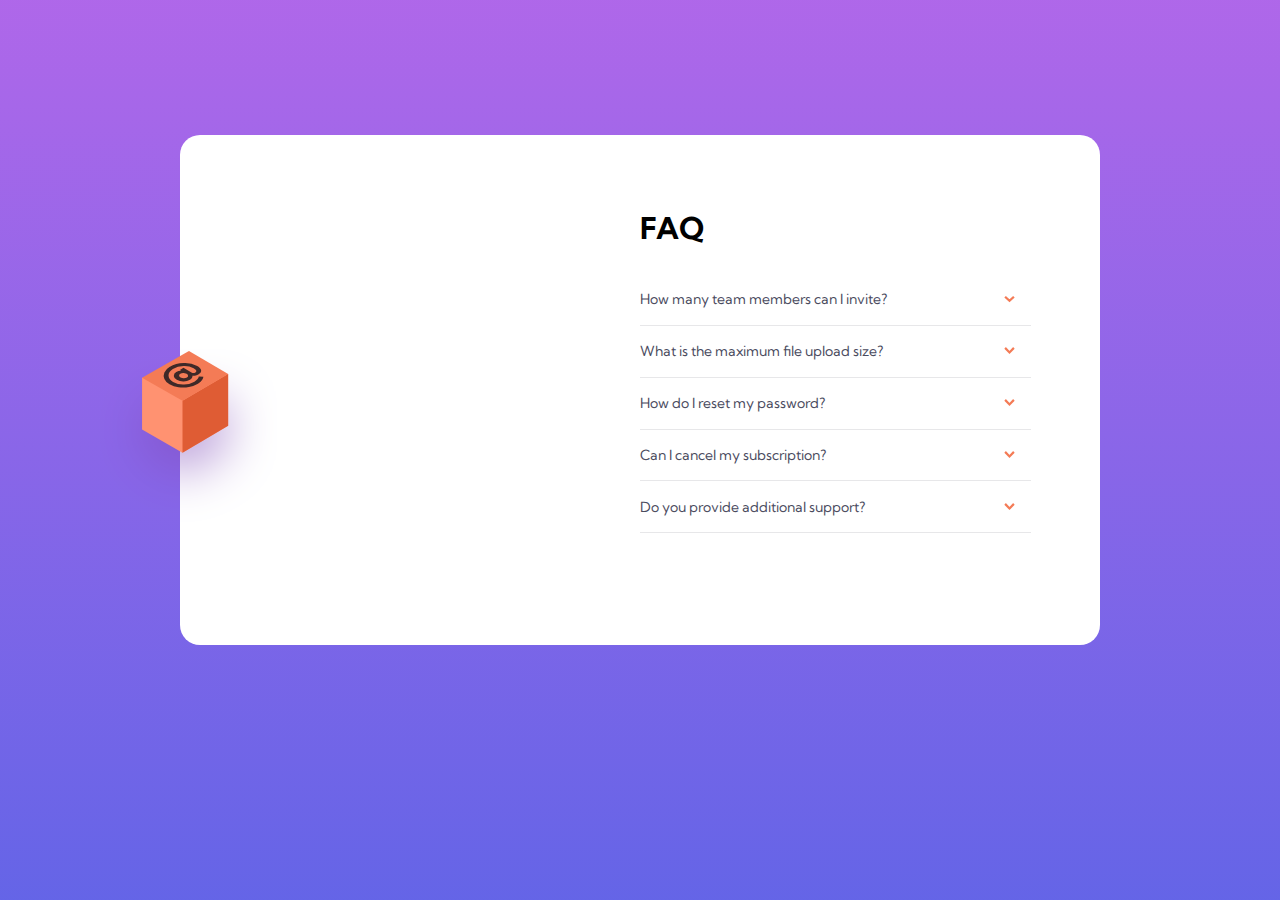
==== commit 17e99a00: "add comments" ====
--- a/index.html
+++ b/index.html
@@ -12,17 +12,17 @@
 </head>
 <body>
   <main class="flex-center page-main">
-    <!---->
+    <!--main component-->
     <div class="flex-center accordion-card">
-      <!---->
+      <!--first element-->
       <div class="accordion-card__picture">
-        <img class="accordion-card__image-desktop" src="/images/illustration-woman-online-mobile.svg" alt="desktop-ilustration">
-        <img class="accordion-card__image-box" src="/images/illustration-box-desktop.svg" alt="box-ilustration">
+        <img class="accordion-card__image-desktop" src="./images/illustration-woman-online-mobile.svg" alt="desktop-ilustration">
+        <img class="accordion-card__image-box" src="./images/illustration-box-desktop.svg" alt="box-ilustration">
       </div>
-      <!---->
+      <!--second element-->
       <section class="flex-center-column accordion-card__info">
         <h1 class="accordion-card__tittle">FAQ</h1>
-        <!---->
+        <!--independent block-->
         <ul class="flex-center-column list-questions">
           <li class="flex-center list-questions__item">
             <div class="flex-center list-questions__question">
--- a/css/style.css
+++ b/css/style.css
@@ -1,9 +1,10 @@
-/**/
+/*CSS - Text font*/
 @import url('https://fonts.googleapis.com/css2?family=Kumbh+Sans:wght@400;700&display=swap');
-/**/
+/*CSS - Variables*/
 :root{
-/**/
-}
+
+}
+/*CSS - Normalize*/
 *,
 *::before,
 *::after{
@@ -11,7 +12,7 @@
     padding: 0px;
     box-sizing: border-box;
 }
-/**/
+/*CSS - Reusable code*/
 .flex-center{
     display: flex;
     justify-content: center;
@@ -23,21 +24,22 @@
     justify-content: center;
     align-items: center;
 }
-/**/
+/*CSS - Modifying the page viewport*/
 body{
     background: linear-gradient(hsl(273, 75%, 66%), hsl(240, 73%, 65%));
     background-attachment: fixed;
+    /*--*/
     font-size: 12px;
     font-family: 'Kumbh Sans', sans-serif;
 }
-/**/
+/*CSS - main content*/
 .page-main{
     margin: 0 5%;
     margin-top: 15vh;
 }
-/**/
+/**CSS - Container component**/
 .accordion-card{
-    /*--flex-center*/
+    /*--Reusable class - flex-center*/
     background-color: #ffffff;
     /*--*/
     position: relative;
@@ -52,15 +54,14 @@
     /*--*/
     border-radius: 20px;
 }
-    /**/
+    /**CSS - first element**/
     .accordion-card__picture{
-        /*--*/
         position: relative;
         /*--*/
         flex-basis: 50%;
         height: 100%;
         /*--*/
-        background-image: url("/images/bg-pattern-desktop.svg"), url("/images/illustration-woman-online-desktop.svg");
+        background-image: url("./images/bg-pattern-desktop.svg"), url("./images/illustration-woman-online-desktop.svg");
         background-size: 200%, 100%;
         background-repeat: no-repeat, no-repeat;
         background-position: 118% 70%, -80px center;
@@ -70,7 +71,6 @@
         visibility: hidden;
     }
     .accordion-card__image-box{
-        /*--*/
         position: absolute;
         /*--*/
         width: 40%;
@@ -78,43 +78,40 @@
         top: 42%;
         right: 79%;
     }
-    /**/
+    /**CSS - second element**/
     .accordion-card__info{
-        /*--flex-center-column*/
-        align-items: flex-start;
-        /*--*/
         flex-basis: 50%;
         height: 100%;     
         /*--*/
+        /*--Reusable class - flex-center-column*/
+        align-items: flex-start;
+        /*--*/
         border-radius: 0 20px 20px 0;   
         /*--*/
         padding-top: 8%;
     }
-    /**/
     .accordion-card__tittle{
-        /*--*/
         display: inline-block;
-
+        /*--*/
         width: 100%;
         flex-basis: 15%;
         /*--*/
         font-weight: 700;
         font-size: 30px;
     }
-        /****/
+        /**CSS - independent block**/
         .list-questions{
-            /*--*/
             position: relative;
             /*--*/
             width: 85%;
             flex-basis: 85%;
-            /*flex-center-column*/
+            /*--Reusable class - flex-center-column*/
             justify-content: flex-start;
             /*--*/
             list-style: none;
         }
         .list-questions__item{
-            /*flex-center*/
+            /*--Reusable class - flex-center*/
             flex-wrap: wrap;
             /*--*/
             width: 100%;
@@ -125,25 +122,34 @@
             position: relative;
             /*--*/
             align-self: flex-start;
-            /*--flex-center*/
-            width: 100%;
+            /*--Reusable class - flex-center*/
+            width: 100%;
+            /*--*/
             padding: 4.2% 0;
             padding-right: 4%;
         }
         .list-questions__tittle{
             display: inline-block;
+            /*--*/
+            flex-basis: 97%;
+            /*--*/
             color: hsl(237, 12%, 33%);
             font-size: 14px;
             font-weight: 400;
-            flex-basis: 97%;
+            /*--*/
             padding-right: 10%;
         }
         .list-questions__tittle:hover{
             color: hsl(14, 88%, 65%);
         }
+        .list-questions__tittle--click-down{
+            font-weight: 700;
+        }
         .list-questions__icon{
+            flex-basis: 3%;
+            /*--*/
             display: inline-block;
-            flex-basis: 3%;
+            /*--*/
             transition-duration: 0.35s;
         }
         .list-questions__icon--rotate{
@@ -151,29 +157,37 @@
         }
         .list-questions__container-text{
             color: hsl(240, 6%, 50%);
+            /*--*/
             width: 100%;
             max-height: 0px;
             overflow: hidden;
+            /*--*/
             transition-duration: 0.35s;
         }
         /**/
         .list-questions__container-text--show{
             padding-bottom: 3%;
             padding-right: 5%;
+            /*--*/
             max-height: 100px;
         }
         .list-questions__text{
             width: 100%;
+            /*--*/
             text-align: left;
         }
         .list-questions__split{
             display: block;
-            width: 100%;
+            /*--*/
             align-self: flex-end;
+            /*--*/
+            width: 100%;
+            /*--*/
             border: none;
             border-bottom: 1px solid hsl(240, 5%, 91%);
         }
-/**/
+
+/*CSS - Changes for the adaptation responsive*/
 @media screen and (max-width: 1000px) {
     .accordion-card__picture{
         /*--*/
@@ -181,7 +195,7 @@
     }
     /****/
     .accordion-card__info{
-        /*--*/
+        /*--Reusable class - flex-center-column*/
         flex-basis: 40%;
     }
     /****/
@@ -192,7 +206,7 @@
             flex-basis: 4%;
         }
 }
-/**/
+/*CSS - Changes for the adaptation responsive*/
 @media screen and (max-width: 400px) {
 /**/
 .page-main{
@@ -200,9 +214,9 @@
     margin-top: 20vh;
     margin-bottom: 5vh;
 }
-/****/
+/*CSS - Changes for the adaptation of the mobile*/
 .accordion-card{
-    /*--flex-center*/
+    /*--Reusable class - flex-center*/
     flex-direction: column;
     /*--*/
     max-width: none; 
@@ -217,7 +231,7 @@
         width: 100%;
         flex-basis: 22%;
         /*--*/
-        background-image: url("/images/bg-pattern-mobile.svg");
+        background-image: url("./images/bg-pattern-mobile.svg");
         background-size: 80%;
         background-position: center top;
     }
@@ -239,7 +253,7 @@
     }
     /****/
     .accordion-card__info{
-        /*--flex-center-column*/
+        /*--Reusable class - flex-center-column*/
         align-items: center;
         /*--*/
         justify-content: flex-start;
@@ -254,7 +268,7 @@
     }
     /****/
         .list-questions__question{
-            /*--flex-center*/
+            /*--Reusable class - flex-center*/
             padding: 5% 0;
             padding-right: 0;
         }
